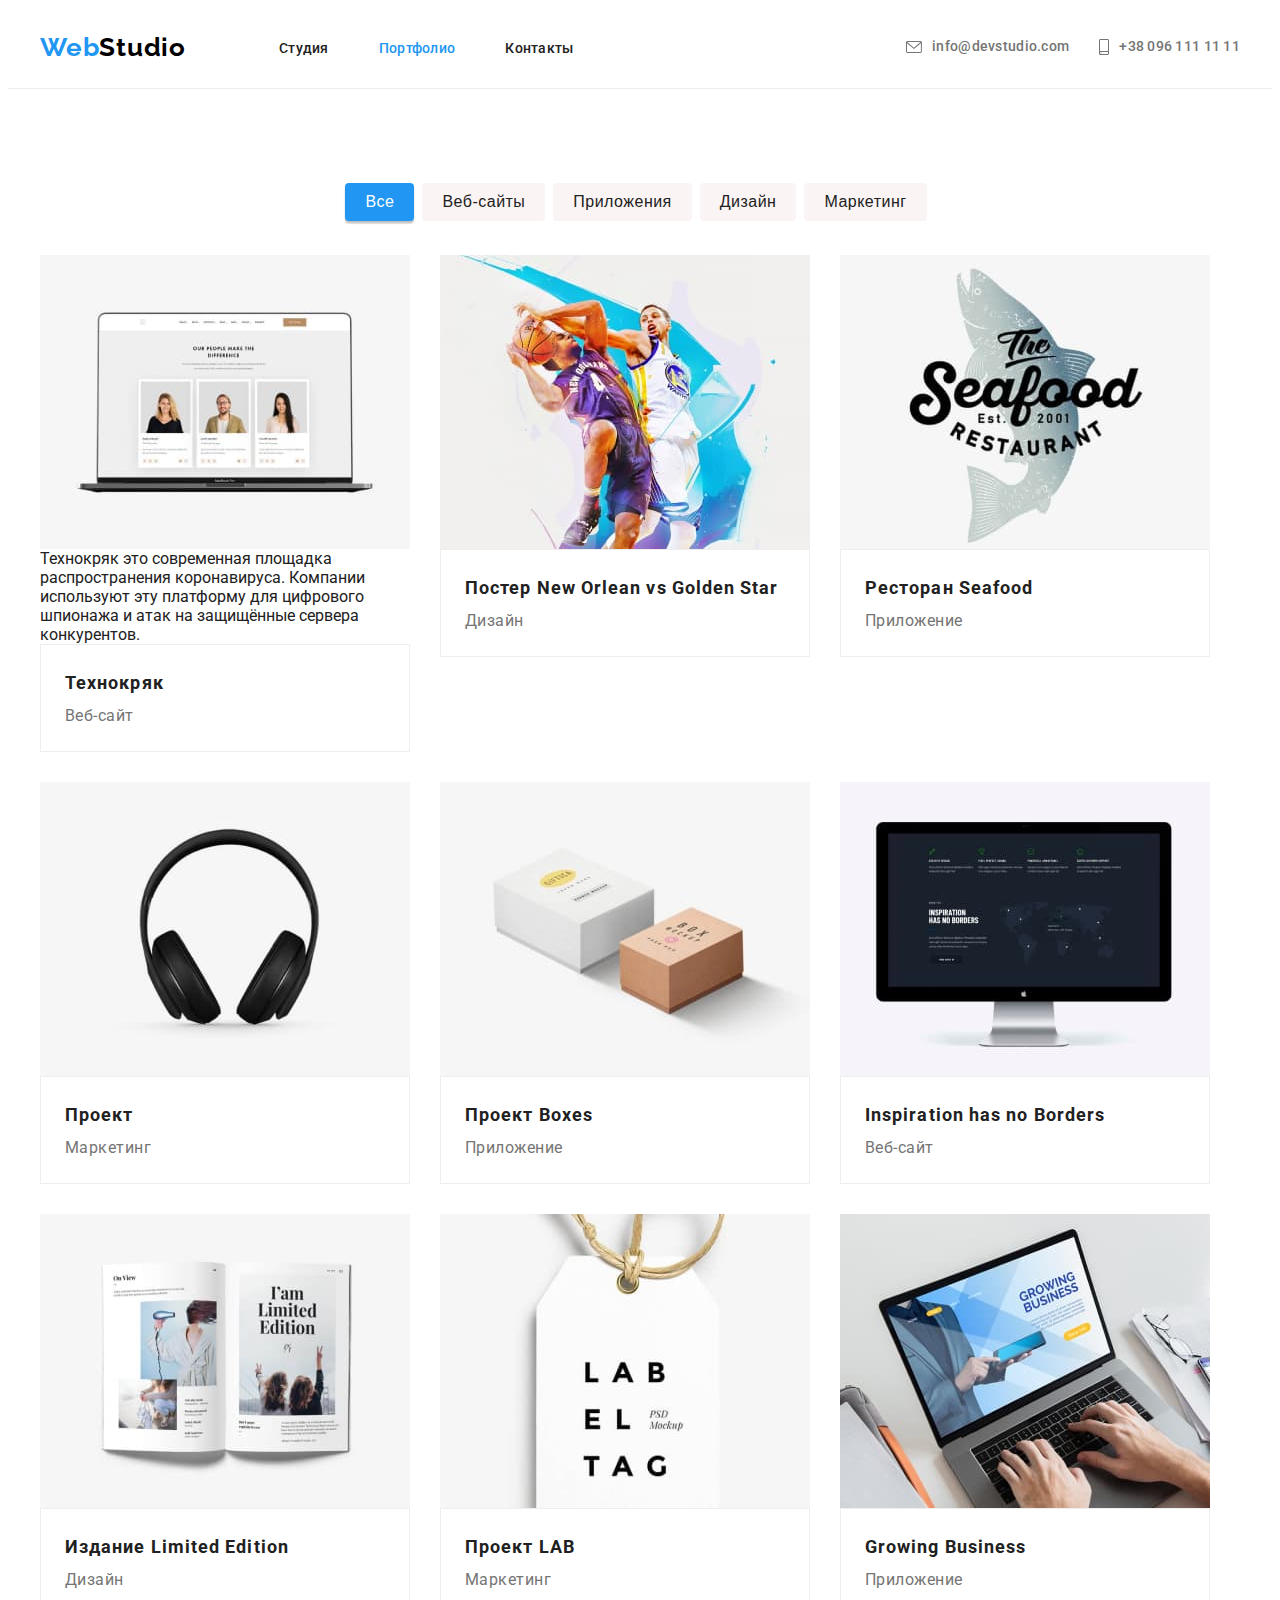
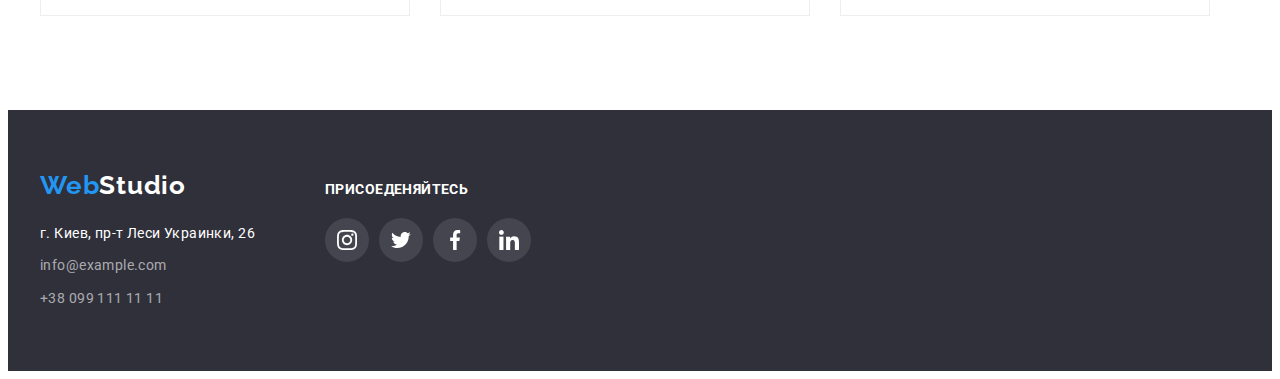
==== portfolio.html @ 5352d446 "1" ====
<!DOCTYPE html>
<html lang="ru">
  <head>
    <meta charset="UTF-8" />
    <meta http-equiv="X-UA-Compatible" content="IE=edge" />
    <meta name="viewport" content="width=device-width, initial-scale=1.0" />
    <title>Document</title>
    <link rel="preconnect" href="https://fonts.gstatic.com" />
    <link
      href="https://fonts.googleapis.com/css2?family=Raleway:wght@700&family=Roboto:wght@400;500;700;900&display=swap"
      rel="stylesheet"
    />
    <link
      rel="stylesheet"
      href="https://cdnjs.cloudflare.com/ajax/libs/modern-normalize/1.0.0/modern-normalize.min.css"
      integrity="sha512-ISS7cAi1PEhQ8jnbJpJZMd29NlhNj4AWYyLOSp2CE/CsHxTCu+r+t0D2yoJudVrd0/8fTVPUVDzY5Tvli75u/g=="
      crossorigin="anonymous"
    />
    <link rel="stylesheet" href="./css/styles.css" />
  </head>
  <body>
    <!-- Header section-->
    <header class="header">
      <div class="container hearder-container">
        <nav class="navigation">
          <a class="logo link" href="./index.html">Web<span class="logo-color">Studio</span></a>
          <ul class="menu list">
            <li class="menu-item">
              <a class="menu-link link" href="./index.html">Студия</a>
            </li>
            <li class="menu-item">
              <a class="menu-link link link-menu-color" href="./portfolio.html"> Портфолио </a>
            </li>
            <li class="menu-item">
              <a class="menu-link link" href="#">Контакты</a>
            </li>
          </ul>
        </nav>
        <ul class="contact-list list">
          <li class="contact-list-item">
            <a class="contact-link link" href="mailto:info@devstudio.com">
              <svg class="contact-mail-icon">
                <use href="./images/sprite.svg#icon-mail"></use>
              </svg>
              info@devstudio.com</a
            >
          </li>
          <li class="contact-list-item">
            <a class="contact-link link" href="tel:+380961111111">
              <svg class="contact-phone-icon">
                <use href="./images/sprite.svg#icon-phone"></use>
              </svg>
              +38 096 111 11 11</a
            >
          </li>
        </ul>
      </div>
    </header>
    <!-- Main section-->
    <main>
      <section class="section">
        <div class="container">
          <ul class="menu-button-list list">
            <li class="menu-button-list-item">
              <button type="button" autofocus class="menu-button">Все</button>
            </li>
            <li class="menu-button-list-item">
              <button type="button" class="menu-button">Веб-сайты</button>
            </li>
            <li class="menu-button-list-item">
              <button type="button" class="menu-button">Приложения</button>
            </li>
            <li class="menu-button-list-item">
              <button type="button" class="menu-button">Дизайн</button>
            </li>
            <li class="menu-button-list-item">
              <button type="button" class="menu-button">Маркетинг</button>
            </li>
          </ul>
          <ul class="list-web-design list">
            <li class="list-web-design-item">
              <img src="./images/portfolio/img.jpg" alt="" width="370" height="294" />
              <p>
                Технокряк это современная площадка распространения коронавируса. Компании используют
                эту платформу для цифрового шпионажа и атак на защищённые сервера конкурентов.
              </p>
              <div class="list-web-design-div">
                <h3 class="link-title-pf">Технокряк</h3>
                <p class="link-subtitle-pf">Веб-сайт</p>
              </div>
            </li>
            <li class="list-web-design-item">
              <img src="./images/portfolio/img-1.jpg" alt="" width="370" height="294" />
              <div class="list-web-design-div">
                <h3 class="link-title-pf">Постер New Orlean vs Golden Star</h3>
                <p class="link-subtitle-pf">Дизайн</p>
              </div>
            </li>
            <li class="list-web-design-item">
              <img src="./images/portfolio/img-2.jpg" alt="" width="370" height="294" />
              <div class="list-web-design-div">
                <h3 class="link-title-pf">Ресторан Seafood</h3>
                <p class="link-subtitle-pf">Приложение</p>
              </div>
            </li>
            <li class="list-web-design-item">
              <img src="./images/portfolio/img-3.jpg" alt="" width="370" height="294" />
              <div class="list-web-design-div">
                <h3 class="link-title-pf">Проект</h3>
                <p class="link-subtitle-pf">Маркетинг</p>
              </div>
            </li>
            <li class="list-web-design-item">
              <img src="./images/portfolio/img-4.jpg" alt="" width="370" height="294" />
              <div class="list-web-design-div">
                <h3 class="link-title-pf">Проект Boxes</h3>
                <p class="link-subtitle-pf">Приложение</p>
              </div>
            </li>
            <li class="list-web-design-item">
              <img src="./images/portfolio/img-5.jpg" alt="" width="370" height="294" />
              <div class="list-web-design-div">
                <h3 class="link-title-pf">Inspiration has no Borders</h3>
                <p class="link-subtitle-pf">Веб-сайт</p>
              </div>
            </li>
            <li class="list-web-design-item">
              <img src="./images/portfolio/img-6.jpg" alt="" width="370" height="294" />
              <div class="list-web-design-div">
                <h3 class="link-title-pf">Издание Limited Edition</h3>
                <p class="link-subtitle-pf">Дизайн</p>
              </div>
            </li>
            <li class="list-web-design-item">
              <img src="./images/portfolio/img-7.jpg" alt="" width="370" height="294" />
              <div class="list-web-design-div">
                <h3 class="link-title-pf">Проект LAB</h3>
                <p class="link-subtitle-pf">Маркетинг</p>
              </div>
            </li>
            <li class="list-web-design-item">
              <img src="./images/portfolio/img-8.jpg" alt="" width="370" height="294" />
              <div class="list-web-design-div">
                <h3 class="link-title-pf">Growing Business</h3>
                <p class="link-subtitle-pf">Приложение</p>
              </div>
            </li>
          </ul>
        </div>
      </section>
    </main>
    <!--Footer section-->
    <footer class="footer-section">
      <div class="footer-section-container container">
        <div class="footer-address-container">
          <a class="logo link list" href="index.html">Web<span class="logo-color2">Studio</span></a>
          <ul class="address-footer-list list">
            <li class="address-footer-item">
              <a
                class="address-google-link link"
                href="https://goo.gl/maps/9RANrHbjVhPCw5Ut9"
                target="_blank"
                rel="noopener noreferrer"
                >г. Киев, пр-т Леси Украинки, 26</a
              >
            </li>
            <li class="address-footer-item">
              <a class="address-footer-link link" href="mailto:info@example.com"
                >info@example.com</a
              >
            </li>
            <li class="address-footer-item">
              <a class="address-footer-link link" href="tel:+380991111111">+38 099 111 11 11</a>
            </li>
          </ul>
        </div>
        <div class="footer-social-container">
          <!-------------------------------Joinsection-->
          <h2 class="social-title">Присоеденяйтесь</h2>
          <ul class="social-list list">
            <li class="join-social-item">
              <a href="" class="social-link">
                <svg class="join-social-icon">
                  <use href="./images/sprite.svg#icon-instagram"></use>
                </svg>
              </a>
            </li>
            <li class="join-social-item">
              <a href="" class="social-link">
                <svg class="join-social-icon">
                  <use href="./images/sprite.svg#icon-twitter"></use>
                </svg>
              </a>
            </li>
            <li class="join-social-item">
              <a href="" class="social-link">
                <svg class="join-social-icon">
                  <use href="./images/sprite.svg#icon-facebook"></use>
                </svg>
              </a>
            </li>
            <li class="join-social-item">
              <a href="" class="social-link">
                <svg class="join-social-icon">
                  <use href="./images/sprite.svg#icon-linkedin"></use>
                </svg>
              </a>
            </li>
          </ul>
        </div>
      </div>
    </footer>
  </body>
</html>
---- css/styles.css ----
:root {
  --accent-color: #212121;
  --accent-color2: #2196f3;
  --accent-color3: #757575;
  --accent-color4: #ffffff;
  --hover-color: #2196f3;
  --title-color: #212121;
  --subtitle-color: #757575;
  --hero-button-color: #188ce8;
  --background-color: #faf4f4;
  --background-footer: #2f303a;
  --team-list-background-color: #ffffff;
  --svg-icon-color: #b8b0af;
  --border-web-color: #eeeeee;
  --border-bottom: #ececec;
}

h1,
h2,
h3,
h4,
h5,
h6,
p {
  margin-top: 0;
  margin-bottom: 0;
}

ul,
ul {
  margin-top: 0;
  margin-bottom: 0;
  padding-left: 0;
}

img {
  display: block;
}

.list {
  list-style: none;
}

.link {
  text-decoration: none;
}

body {
  font-family: 'Roboto', sans-serif;
  color: var(--accent-color);
}

.container {
  width: 1200px;
  padding-left: 15px;
  padding-right: 15px;
  margin: 0 auto;
}

.section {
  padding-top: 94px;
  padding-bottom: 94px;
}

/*----------------MASTERS-------------*/

/* Header Section */

.header {
  padding-top: 24px;
  padding-bottom: 25px;
  border-bottom: 1px solid #ececec;
}

.hearder-container {
  display: flex;
  align-items: center;
  justify-content: space-between;
}

.navigation {
  display: flex;
}

.logo {
  font-family: 'Raleway', sans-serif;
  font-weight: 700;
  font-size: 26px;
  line-height: 1.19;
  letter-spacing: 0.03em;
  color: #2196f3;
}

.menu {
  display: flex;
  align-items: center;
  margin-left: 93px;
}

.menu-item:not(:last-child) {
  margin-right: 50px;
}

.menu-link {
  font-weight: 500;
  font-size: 14px;
  line-height: 1.14;
  letter-spacing: 0.02em;
  color: var(--accent-color);
}

.menu-link:hover,
.menu-link:focus {
  color: var(--hover-color);
}

.contact-list {
  display: flex;
  align-items: center;
}

.contact-link {
  font-weight: 500;
  font-size: 14px;
  line-height: 1.14;
  letter-spacing: 0.02em;
  color: var(--accent-color3);
  display: flex;
  align-items: center;
}

.contact-link:hover,
.contact-link:focus {
  color: var(--hover-color);
}

.contact-mail-icon {
  width: 16px;
  height: 12px;
  margin-right: 10px;
  fill: #757575;
}

.contact-phone-icon {
  width: 10px;
  height: 16px;
  margin-left: 30px;
  margin-right: 10px;
  fill: #757575;
}

.contact-link:hover .contact-mail-icon,
.contact-link:focus .contact-mail-icon,
.contact-link:hover .contact-phone-icon,
.contact-link:focus .contact-phone-icon {
  fill: currentColor;
}

/* Header end*/

/* Hero section */

.hero-section {
  padding-top: 200px;
  padding-bottom: 200px;
  align-items: center;
  background-image: linear-gradient(rgba(47, 48, 58, 0.4), rgba(47, 48, 58, 0.4)),
    url(../images/hero/hero.jpg);
  background-size: cover;
  max-width: 1600px;
  margin: 0 auto;
}

.flex-hero-section {
  display: flex;
  flex-direction: column;
}

.hero-section-title {
  font-weight: 900;
  font-size: 44px;
  line-height: 1.36;
  text-align: center;
  letter-spacing: 0.06em;
  text-transform: uppercase;
  color: var(--accent-color4);
  margin-bottom: 30px;
}

.hero-section-button {
  width: 200px;
  height: 50px;
  border-radius: 4px;
  font-weight: 700;
  font-size: 16px;
  line-height: 1.87;
  letter-spacing: 0.06em;
  cursor: pointer;
  background-color: var(--hover-color);
  color: var(--accent-color4);
  border: none;
  align-self: center;
}

.hero-section-button:hover,
.hero-section-button:focus {
  background-color: #188ce8;
  color: var(--accent-color4);
}

/* Hero section end*/

/* Info section */

.info-setcion-list {
  display: flex;
  justify-content: space-between;
}

.info-section-svg-background {
  width: 270px;
  height: 120px;
  background-color: var(--background-color);
  margin-bottom: 30px;
}

.info-section-img {
  width: 70px;
  height: 70px;
  margin-left: 100px;
  margin-top: 25px;
}

.info-setion-title {
  font-size: 14px;
  line-height: 1.14;
  letter-spacing: 0.03em;
  text-transform: uppercase;
  color: var(--title-color);
  margin-bottom: 10px;
}

.info-section-subtitle {
  font-size: 14px;
  line-height: 1.71;
  letter-spacing: 0.03em;
  color: var(--subtitle-color);
  max-width: 270px;
}

/* Info section end */

/* About section */

.about-section {
  padding-bottom: 94px;
}

.heading2-title {
  font-size: 36px;
  line-height: 1.16;
  text-align: center;
  letter-spacing: 0.03em;
  color: var(--title-color);
  margin-bottom: 50px;
}

.about-section-list {
  display: flex;
  flex-wrap: wrap;
  justify-content: space-between;
}

/* About section end */

/*Team section */

.team-section {
  background: var(--background-color);
}

.team-list {
  display: flex;
  margin-left: -30px;
  margin-top: -30px;
  flex-wrap: wrap;
}

.team-list-item {
  flex-basis: calc((100% - 120px) / 4);
  margin-left: 30px;
  margin-top: 30px;
  box-shadow: 0px 1px 3px rgba(0, 0, 0, 0.12), 0px 1px 1px rgba(0, 0, 0, 0.14),
    0px 2px 1px rgba(0, 0, 0, 0.2);
  border-radius: 0px 0px 4px 4px;
  background-color: var(--team-list-background-color);
}

.team-section-title {
  font-weight: 500;
  font-size: 16px;
  line-height: 1.18;
  text-align: center;
  letter-spacing: 0.03em;
  color: var(--title-color);
  margin-top: 30px;
  margin-bottom: 10px;
}

.team-section-subtitle {
  font-size: 16px;
  line-height: 1.18;
  text-align: center;
  letter-spacing: 0.03em;
  color: var(--subtitle-color);
  margin-bottom: 30px;
}

.team-section-list {
  display: flex;
  justify-content: center;
  margin-bottom: 30px;
}

.team-section-list-item:not(:last-child) {
  margin-right: 10px;
}

.team-section-sociallink {
  display: flex;
  justify-content: center;
  align-items: center;
  width: 44px;
  height: 44px;
  border-radius: 50%;
}

.team-section-svg-item {
  width: 20px;
  height: 20px;
  fill: var(--svg-icon-color);
}

.team-section-sociallink:hover,
.team-section-sociallink:focus {
  background-color: var(--hover-color);
}

.team-section-sociallink:hover .team-section-svg-item,
.team-section-sociallink:focus .team-section-svg-item {
  fill: var(--accent-color4);
}

/*Team section end*/

/*Regular customers*/

.regular-list {
  display: flex;
  justify-content: space-between;
}

.regular-list-link {
  display: flex;
  justify-content: center;
  align-items: center;
  width: 170px;
  height: 92px;
  border: 1px solid var(--svg-icon-color);
  box-sizing: border-box;
  border-radius: 4px;
}

.regular-customers-icon {
  fill: var(--svg-icon-color);
  width: 107px;
  height: 60px;
}

.regular-list-link:hover,
.regular-list-link:focus {
  border: 1px solid var(--hover-color);
}

.regular-list-link:hover .regular-customers-icon,
.regular-list-link:focus .regular-customers-icon {
  fill: var(--hover-color);
}
/*Footer section */

.footer-section {
  display: flex;
  background-color: var(--background-footer);
  padding-top: 60px;
  padding-bottom: 60px;
  margin: 0 auto;
}

.address-footer-list {
  margin-top: 20px;
}

.address-footer-item {
  margin-top: 9px;
}

.address-google-link {
  font-style: normal;
  font-weight: normal;
  font-size: 14px;
  line-height: 24px;
  letter-spacing: 0.03em;
  color: var(--accent-color4);
}

.address-footer-link {
  font-style: normal;
  font-weight: 400;
  font-size: 14px;
  line-height: 1.71;
  letter-spacing: 0.03em;
  color: rgba(255, 255, 255, 0.6);
}

.address-footer-link:hover,
.address-footer-link:focus {
  color: var(--hover-color);
}

.address-google-link:hover,
.address-google-link:focus {
  color: var(--hover-color);
}

.footer-social-container {
  margin-left: 70px;
}

.social-title {
  font-weight: 700;
  font-size: 14px;
  line-height: 1.14;
  letter-spacing: 0.03em;
  text-transform: uppercase;
  color: var(--accent-color4);
  margin-bottom: 20px;
}

.social-list {
  display: flex;
}

.join-social-item:not(:last-child) {
  margin-right: 10px;
}

.social-link {
  display: flex;
  justify-content: center;
  align-items: center;
  width: 44px;
  height: 44px;
  border-radius: 50%;
  background-color: rgb(255, 2555, 255, 0.1);
}

.join-social-icon {
  width: 20px;
  height: 20px;
  fill: var(--accent-color4);
}

.social-link:hover,
.social-link:focus {
  background-color: var(--hover-color);
}

.footer-section-container {
  display: flex;
  align-items: baseline;
}

/*text-color*/

.link-menu-color {
  color: #2196f3;
}

.logo-color {
  color: #000000;
}

.logo-color2 {
  color: #ffffff;
}

.button-rgb {
  background-color: #2196f3;
  color: #ffffff;
}

/*------------PORTFOLIO SECTION--------*/

/*Button section*/

.menu-button-list {
  display: flex;
  justify-content: center;
  margin-bottom: 34px;
}

.menu-button-list-item {
  margin-right: 8px;
}

.menu-button {
  height: 38px;
  font-weight: 500;
  font-size: 16px;
  text-align: center;
  letter-spacing: 0.03em;
  color: var(--accent-color);
  cursor: pointer;
  border-radius: 4px;
  border: none;
  background-color: var(--background-color);
  padding: 0 20px 0 20px;
  outline: none;
}

.list-web-design {
  display: flex;
  flex-wrap: wrap;
  margin-top: -30px;
  margin-left: -30px;
}

.list-web-design-item {
  flex-basis: calc((100% - 90px) / 3);
  margin-top: 30px;
  margin-left: 30px;
  max-width: 370px;
}

.list-web-design-div {
  border: 1px solid var(--border-web-color);
  box-sizing: border-box;
  padding: 20px 24px;
}

.list-web-design-item:hover,
.list-web-design-item:focus {
  box-shadow: 0px 4px 4px rgba(0, 0, 0, 0.25);
}

.menu-button:hover,
.menu-button:focus {
  background-color: var(--hover-color);
  color: var(--accent-color4);
  box-shadow: 0px 3px 1px rgba(0, 0, 0, 0.1), 0px 1px 2px rgba(0, 0, 0, 0.08),
    0px 2px 2px rgba(0, 0, 0, 0.12);
}

/*Link section*/
.link-title-pf {
  font-weight: 700;
  font-size: 18px;
  line-height: 2;
  letter-spacing: 0.06em;
  color: var(--title-color);
}

.link-subtitle-pf {
  font-weight: 400;
  font-size: 16px;
  line-height: 1.88;
  letter-spacing: 0.03em;
  color: var(--subtitle-color);
}

/*------------------SVG SECTION------------------*/
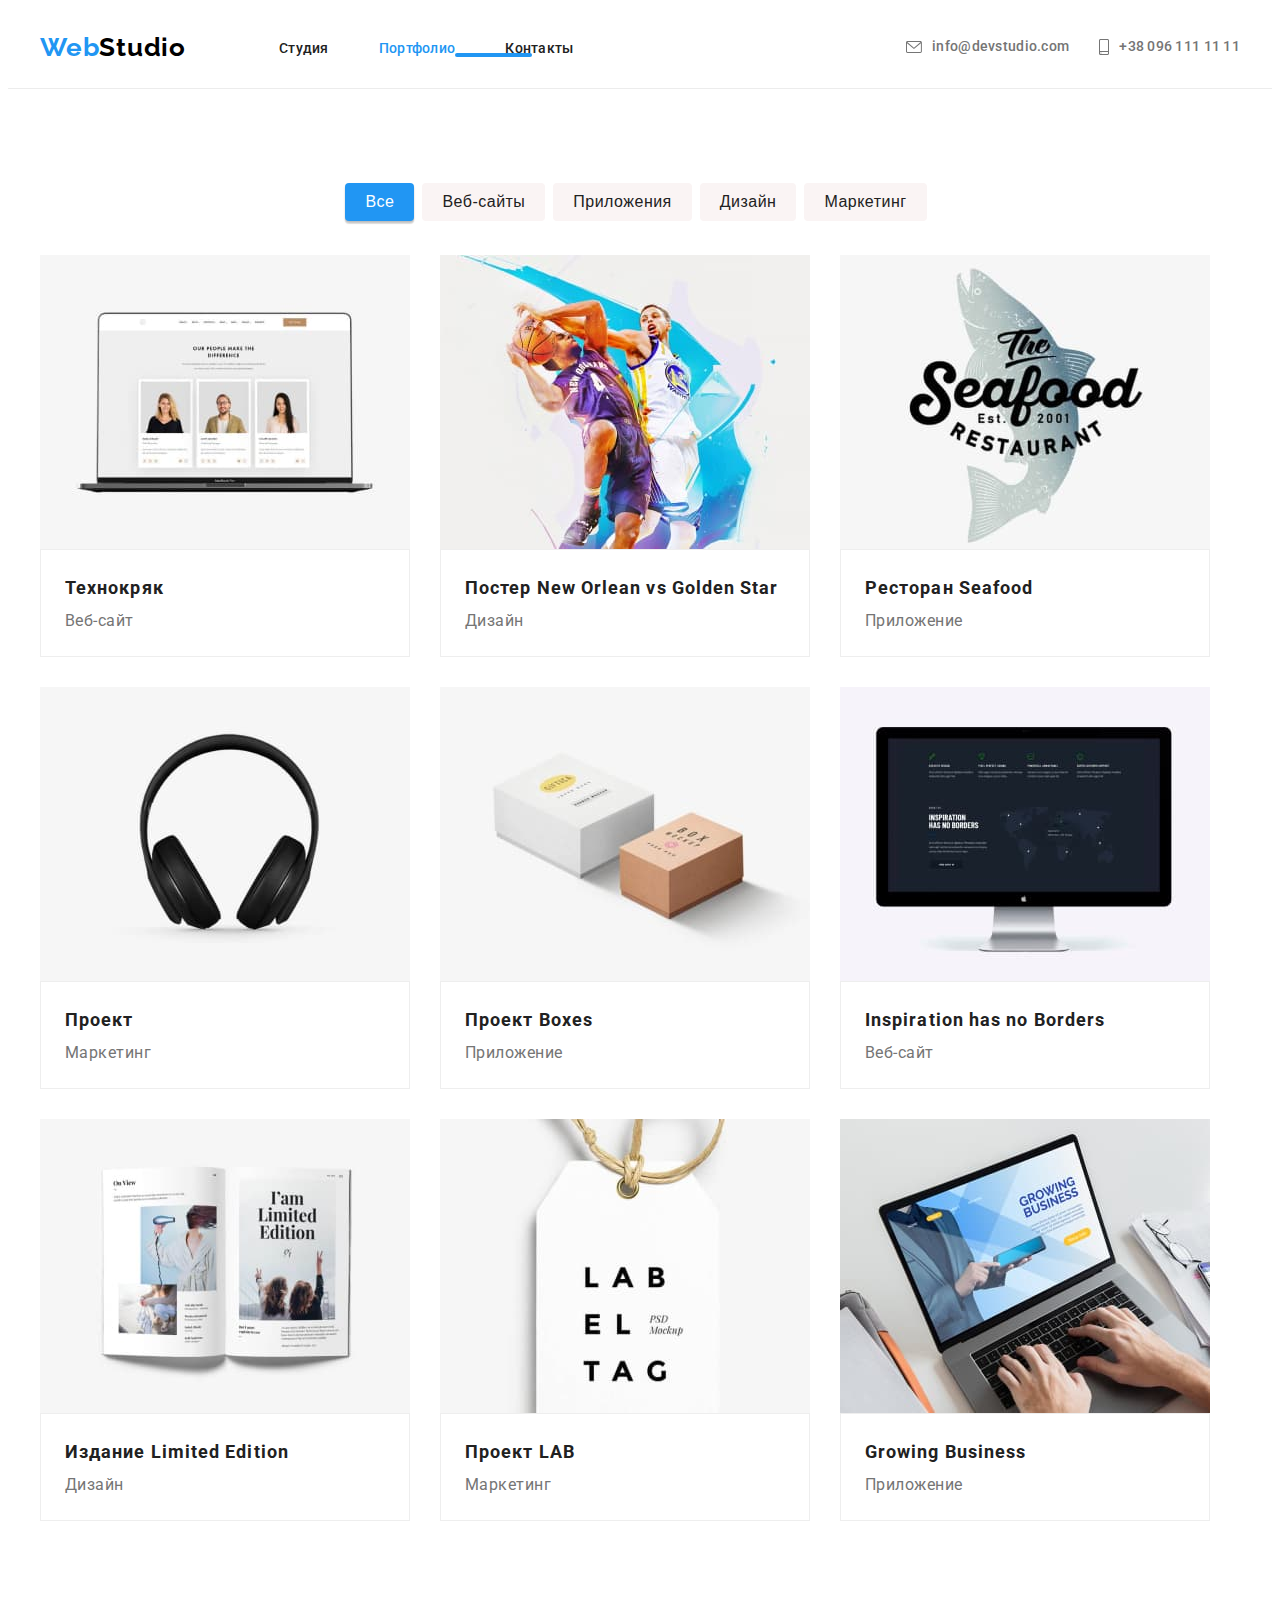
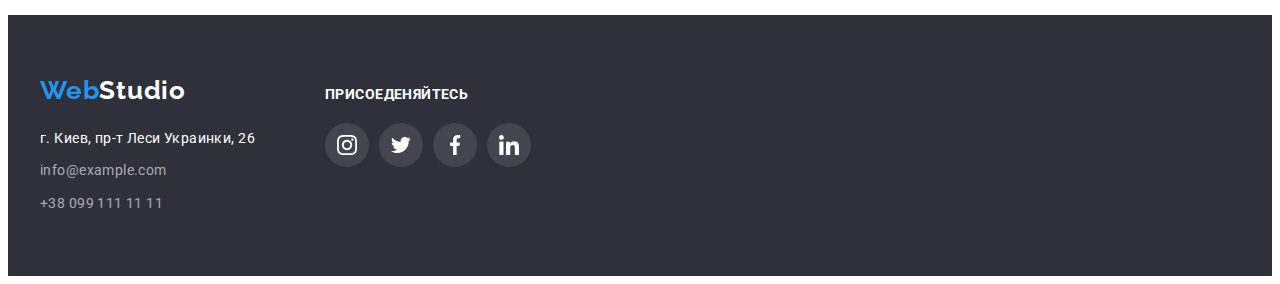
==== commit 984628d4: "backup" ====
--- a/portfolio.html
+++ b/portfolio.html
@@ -79,67 +79,158 @@
           </ul>
           <ul class="list-web-design list">
             <li class="list-web-design-item">
-              <img src="./images/portfolio/img.jpg" alt="" width="370" height="294" />
-              <p>
-                Технокряк это современная площадка распространения коронавируса. Компании используют
-                эту платформу для цифрового шпионажа и атак на защищённые сервера конкурентов.
-              </p>
+              <div class="list-web-container-wrapper">
+                <img src="./images/portfolio/img.jpg" alt="" width="370" height="294" />
+                <p class="list-web-design-overlay">
+                  Технокряк это современная площадка распространения коронавируса. Компании
+                  используют эту платформу для цифрового шпионажа и атак на защищённые сервера
+                  конкурентов.
+                </p>
+              </div>
               <div class="list-web-design-div">
                 <h3 class="link-title-pf">Технокряк</h3>
                 <p class="link-subtitle-pf">Веб-сайт</p>
               </div>
             </li>
             <li class="list-web-design-item">
-              <img src="./images/portfolio/img-1.jpg" alt="" width="370" height="294" />
+              <div class="list-web-container-wrapper">
+                <img src="./images/portfolio/img-1.jpg" alt="" width="370" height="294" />
+                <p class="list-web-design-overlay">
+                  Lorem ipsum dolor sit amet, consectetur adipiscing elit, sed do eiusmod tempor
+                  incididunt ut labore et dolore magna aliqua. Ut enim ad minim veniam, quis nostrud
+                  exercitation ullamco laboris nisi ut aliquip ex ea commodo consequat. Duis aute
+                  irure dolor in reprehenderit in voluptate velit esse cillum dolore eu fugiat nulla
+                  pariatur. Excepteur sint occaecat cupidatat non proident, sunt in culpa qui
+                  officia deserunt mollit anim id est laborum.
+                </p>
+              </div>
+
               <div class="list-web-design-div">
                 <h3 class="link-title-pf">Постер New Orlean vs Golden Star</h3>
                 <p class="link-subtitle-pf">Дизайн</p>
               </div>
             </li>
             <li class="list-web-design-item">
-              <img src="./images/portfolio/img-2.jpg" alt="" width="370" height="294" />
+              <div class="list-web-container-wrapper">
+                <img src="./images/portfolio/img-2.jpg" alt="" width="370" height="294" />
+                <p class="list-web-design-overlay">
+                  Lorem ipsum dolor sit amet, consectetur adipiscing elit, sed do eiusmod tempor
+                  incididunt ut labore et dolore magna aliqua. Ut enim ad minim veniam, quis nostrud
+                  exercitation ullamco laboris nisi ut aliquip ex ea commodo consequat. Duis aute
+                  irure dolor in reprehenderit in voluptate velit esse cillum dolore eu fugiat nulla
+                  pariatur. Excepteur sint occaecat cupidatat non proident, sunt in culpa qui
+                  officia deserunt mollit anim id est laborum.
+                </p>
+              </div>
+
               <div class="list-web-design-div">
                 <h3 class="link-title-pf">Ресторан Seafood</h3>
                 <p class="link-subtitle-pf">Приложение</p>
               </div>
             </li>
             <li class="list-web-design-item">
-              <img src="./images/portfolio/img-3.jpg" alt="" width="370" height="294" />
+              <div class="list-web-container-wrapper">
+                <img src="./images/portfolio/img-3.jpg" alt="" width="370" height="294" />
+                <p class="list-web-design-overlay">
+                  Lorem ipsum dolor sit amet, consectetur adipiscing elit, sed do eiusmod tempor
+                  incididunt ut labore et dolore magna aliqua. Ut enim ad minim veniam, quis nostrud
+                  exercitation ullamco laboris nisi ut aliquip ex ea commodo consequat. Duis aute
+                  irure dolor in reprehenderit in voluptate velit esse cillum dolore eu fugiat nulla
+                  pariatur. Excepteur sint occaecat cupidatat non proident, sunt in culpa qui
+                  officia deserunt mollit anim id est laborum.
+                </p>
+              </div>
+
               <div class="list-web-design-div">
                 <h3 class="link-title-pf">Проект</h3>
                 <p class="link-subtitle-pf">Маркетинг</p>
               </div>
             </li>
             <li class="list-web-design-item">
-              <img src="./images/portfolio/img-4.jpg" alt="" width="370" height="294" />
+              <div class="list-web-container-wrapper">
+                <img src="./images/portfolio/img-4.jpg" alt="" width="370" height="294" />
+                <p class="list-web-design-overlay">
+                  Lorem ipsum dolor sit amet, consectetur adipiscing elit, sed do eiusmod tempor
+                  incididunt ut labore et dolore magna aliqua. Ut enim ad minim veniam, quis nostrud
+                  exercitation ullamco laboris nisi ut aliquip ex ea commodo consequat. Duis aute
+                  irure dolor in reprehenderit in voluptate velit esse cillum dolore eu fugiat nulla
+                  pariatur. Excepteur sint occaecat cupidatat non proident, sunt in culpa qui
+                  officia deserunt mollit anim id est laborum.
+                </p>
+              </div>
+
               <div class="list-web-design-div">
                 <h3 class="link-title-pf">Проект Boxes</h3>
                 <p class="link-subtitle-pf">Приложение</p>
               </div>
             </li>
             <li class="list-web-design-item">
-              <img src="./images/portfolio/img-5.jpg" alt="" width="370" height="294" />
+              <div class="list-web-container-wrapper">
+                <img src="./images/portfolio/img-5.jpg" alt="" width="370" height="294" />
+                <p class="list-web-design-overlay">
+                  Lorem ipsum dolor sit amet, consectetur adipiscing elit, sed do eiusmod tempor
+                  incididunt ut labore et dolore magna aliqua. Ut enim ad minim veniam, quis nostrud
+                  exercitation ullamco laboris nisi ut aliquip ex ea commodo consequat. Duis aute
+                  irure dolor in reprehenderit in voluptate velit esse cillum dolore eu fugiat nulla
+                  pariatur. Excepteur sint occaecat cupidatat non proident, sunt in culpa qui
+                  officia deserunt mollit anim id est laborum.
+                </p>
+              </div>
+
               <div class="list-web-design-div">
                 <h3 class="link-title-pf">Inspiration has no Borders</h3>
                 <p class="link-subtitle-pf">Веб-сайт</p>
               </div>
             </li>
             <li class="list-web-design-item">
-              <img src="./images/portfolio/img-6.jpg" alt="" width="370" height="294" />
+              <div class="list-web-container-wrapper">
+                <img src="./images/portfolio/img-6.jpg" alt="" width="370" height="294" />
+                <p class="list-web-design-overlay">
+                  Lorem ipsum dolor sit amet, consectetur adipiscing elit, sed do eiusmod tempor
+                  incididunt ut labore et dolore magna aliqua. Ut enim ad minim veniam, quis nostrud
+                  exercitation ullamco laboris nisi ut aliquip ex ea commodo consequat. Duis aute
+                  irure dolor in reprehenderit in voluptate velit esse cillum dolore eu fugiat nulla
+                  pariatur. Excepteur sint occaecat cupidatat non proident, sunt in culpa qui
+                  officia deserunt mollit anim id est laborum.
+                </p>
+              </div>
+
               <div class="list-web-design-div">
                 <h3 class="link-title-pf">Издание Limited Edition</h3>
                 <p class="link-subtitle-pf">Дизайн</p>
               </div>
             </li>
             <li class="list-web-design-item">
-              <img src="./images/portfolio/img-7.jpg" alt="" width="370" height="294" />
+              <div class="list-web-container-wrapper">
+                <img src="./images/portfolio/img-7.jpg" alt="" width="370" height="294" />
+                <p class="list-web-design-overlay">
+                  Lorem ipsum dolor sit amet, consectetur adipiscing elit, sed do eiusmod tempor
+                  incididunt ut labore et dolore magna aliqua. Ut enim ad minim veniam, quis nostrud
+                  exercitation ullamco laboris nisi ut aliquip ex ea commodo consequat. Duis aute
+                  irure dolor in reprehenderit in voluptate velit esse cillum dolore eu fugiat nulla
+                  pariatur. Excepteur sint occaecat cupidatat non proident, sunt in culpa qui
+                  officia deserunt mollit anim id est laborum.
+                </p>
+              </div>
+
               <div class="list-web-design-div">
                 <h3 class="link-title-pf">Проект LAB</h3>
                 <p class="link-subtitle-pf">Маркетинг</p>
               </div>
             </li>
             <li class="list-web-design-item">
-              <img src="./images/portfolio/img-8.jpg" alt="" width="370" height="294" />
+              <div class="list-web-container-wrapper">
+                <img src="./images/portfolio/img-8.jpg" alt="" width="370" height="294" />
+                <p class="list-web-design-overlay">
+                  Lorem ipsum dolor sit amet, consectetur adipiscing elit, sed do eiusmod tempor
+                  incididunt ut labore et dolore magna aliqua. Ut enim ad minim veniam, quis nostrud
+                  exercitation ullamco laboris nisi ut aliquip ex ea commodo consequat. Duis aute
+                  irure dolor in reprehenderit in voluptate velit esse cillum dolore eu fugiat nulla
+                  pariatur. Excepteur sint occaecat cupidatat non proident, sunt in culpa qui
+                  officia deserunt mollit anim id est laborum.
+                </p>
+              </div>
+
               <div class="list-web-design-div">
                 <h3 class="link-title-pf">Growing Business</h3>
                 <p class="link-subtitle-pf">Приложение</p>
--- a/css/styles.css
+++ b/css/styles.css
@@ -107,6 +107,7 @@
   line-height: 1.14;
   letter-spacing: 0.02em;
   color: var(--accent-color);
+  transition: color 250ms cubic-bezier(0.4, 0, 0.2, 1);
 }
 
 .menu-link:hover,
@@ -127,6 +128,7 @@
   color: var(--accent-color3);
   display: flex;
   align-items: center;
+  transition: color 250ms cubic-bezier(0.4, 0, 0.2, 1);
 }
 
 .contact-link:hover,
@@ -139,6 +141,7 @@
   height: 12px;
   margin-right: 10px;
   fill: #757575;
+  transition: fill 250ms cubic-bezier(0.4, 0, 0.2, 1);
 }
 
 .contact-phone-icon {
@@ -147,6 +150,7 @@
   margin-left: 30px;
   margin-right: 10px;
   fill: #757575;
+  transition: fill 250ms cubic-bezier(0.4, 0, 0.2, 1);
 }
 
 .contact-link:hover .contact-mail-icon,
@@ -200,6 +204,7 @@
   color: var(--accent-color4);
   border: none;
   align-self: center;
+  transition: background-color 250ms cubic-bezier(0.4, 0, 0.2, 1);
 }
 
 .hero-section-button:hover,
@@ -269,6 +274,27 @@
   display: flex;
   flex-wrap: wrap;
   justify-content: space-between;
+}
+
+.about-section-wrapper {
+  position: relative;
+  display: flex;
+  align-items: flex-end;
+}
+
+.about-section-subtitle {
+  position: absolute;
+  width: 370px;
+  height: 70px;
+  padding: 27px 0 27px 0;
+  font-weight: 700;
+  font-size: 14px;
+  line-height: 16px;
+  text-align: center;
+  letter-spacing: 0.03em;
+  text-transform: uppercase;
+  background-color: rgb(47, 48, 58, 0.8);
+  color: #ffffff;
 }
 
 /* About section end */
@@ -333,6 +359,7 @@
   width: 44px;
   height: 44px;
   border-radius: 50%;
+  transition: background-color 250ms cubic-bezier(0.4, 0, 0.2, 1);
 }
 
 .team-section-svg-item {
@@ -369,12 +396,14 @@
   border: 1px solid var(--svg-icon-color);
   box-sizing: border-box;
   border-radius: 4px;
+  transition: border 250ms cubic-bezier(0.4, 0, 0.2, 1);
 }
 
 .regular-customers-icon {
   fill: var(--svg-icon-color);
   width: 107px;
   height: 60px;
+  transition: fill 250ms cubic-bezier(0.4, 0, 0.2, 1);
 }
 
 .regular-list-link:hover,
@@ -411,6 +440,7 @@
   line-height: 24px;
   letter-spacing: 0.03em;
   color: var(--accent-color4);
+  transition: color 250ms cubic-bezier(0.4, 0, 0.2, 1);
 }
 
 .address-footer-link {
@@ -420,6 +450,7 @@
   line-height: 1.71;
   letter-spacing: 0.03em;
   color: rgba(255, 255, 255, 0.6);
+  transition: color 250ms cubic-bezier(0.4, 0, 0.2, 1);
 }
 
 .address-footer-link:hover,
@@ -462,6 +493,7 @@
   height: 44px;
   border-radius: 50%;
   background-color: rgb(255, 2555, 255, 0.1);
+  transition: background-color 250ms cubic-bezier(0.4, 0, 0.2, 1);
 }
 
 .join-social-icon {
@@ -484,6 +516,17 @@
 
 .link-menu-color {
   color: #2196f3;
+  position: relative;
+}
+
+.link-menu-color::after {
+  position: absolute;
+  content: '';
+  width: 100%;
+  height: 4px;
+  bottom: -1px;
+  background: #2196f3;
+  border-radius: 2px;
 }
 
 .logo-color {
@@ -526,6 +569,7 @@
   background-color: var(--background-color);
   padding: 0 20px 0 20px;
   outline: none;
+  transition: background-color 250ms cubic-bezier(0.4, 0, 0.2, 1);
 }
 
 .list-web-design {
@@ -540,6 +584,33 @@
   margin-top: 30px;
   margin-left: 30px;
   max-width: 370px;
+}
+
+.list-web-container-wrapper {
+  position: relative;
+  overflow: hidden;
+}
+
+.list-web-design-overlay {
+  font-size: 18px;
+  line-height: 1.55;
+  letter-spacing: 0.03em;
+  position: absolute;
+  top: 0;
+  left: 0;
+  width: 100%;
+  height: 100%;
+  padding: 63px 24px 0 24px;
+  color: #ffffff;
+  background-color: rgb(33, 150, 243, 0.9);
+  overflow: auto;
+  transform: translateY(100%);
+  transition: transform 250ms cubic-bezier(0.4, 0, 0.2, 1);
+}
+
+.list-web-design-item:hover .list-web-design-overlay,
+.list-web-design-item:focus .list-web-design-overlay {
+  transform: translateY(0%);
 }
 
 .list-web-design-div {
@@ -579,3 +650,23 @@
 }
 
 /*------------------SVG SECTION------------------*/
+
+/*------------------Modal window*----------------------*/
+/*
+.backdrop {
+  position: fixed;
+  top: 0;
+  left: 0;
+  width: 100%;
+  height: 100%;
+  background-color: rgb(0, 0, 0, 0.5);
+  z-index: 100;
+}
+
+.modal {
+  position: fixed;
+  width: 528px;
+  height: 580px;
+  background-color: blanchedalmond;
+}
+*/
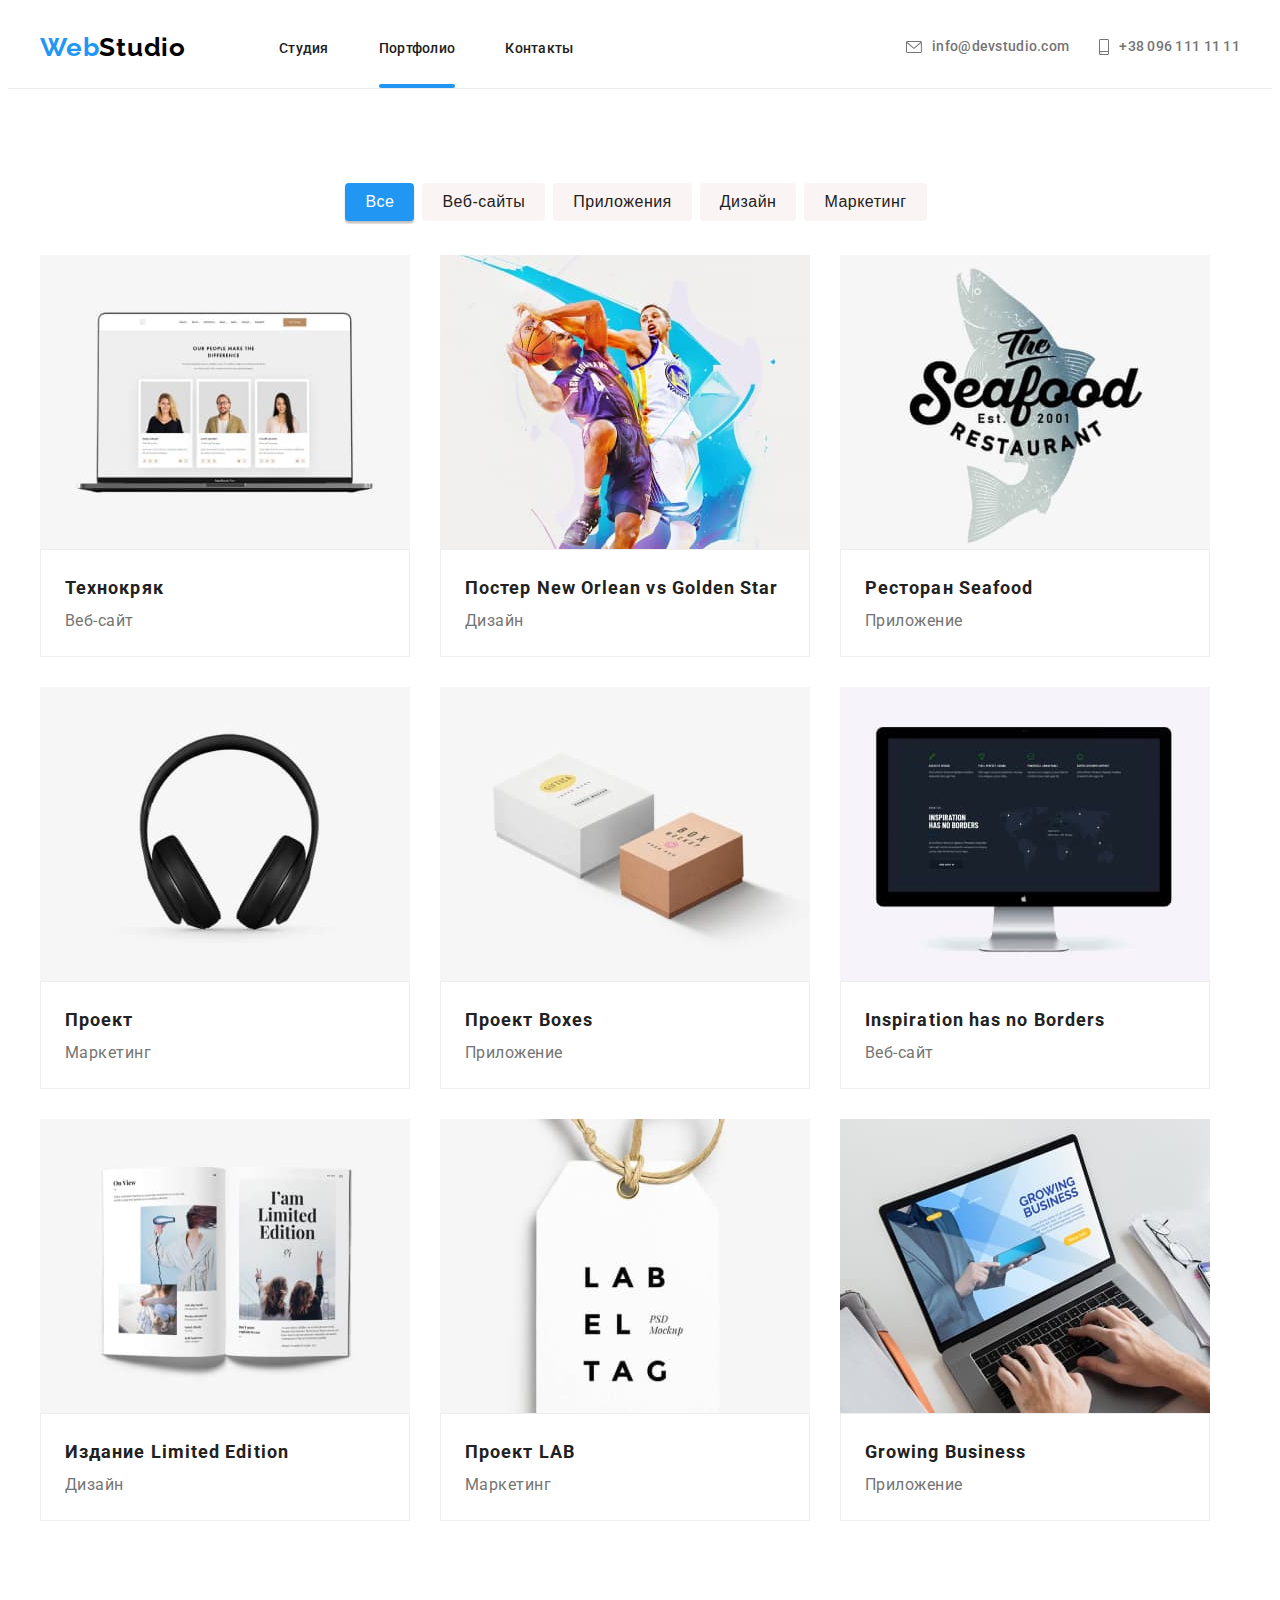
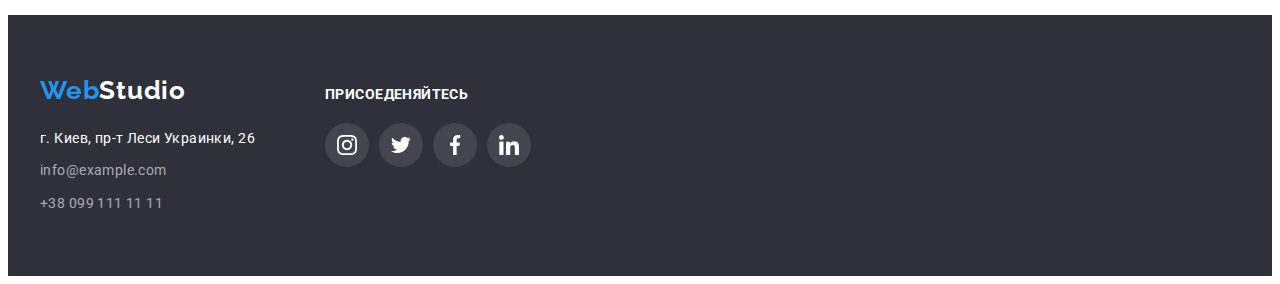
==== commit 5dd3265d: "1" ====
--- a/portfolio.html
+++ b/portfolio.html
@@ -29,7 +29,7 @@
               <a class="menu-link link" href="./index.html">Студия</a>
             </li>
             <li class="menu-item">
-              <a class="menu-link link link-menu-color" href="./portfolio.html"> Портфолио </a>
+              <a class="menu-link link current" href="./portfolio.html"> Портфолио </a>
             </li>
             <li class="menu-item">
               <a class="menu-link link" href="#">Контакты</a>
--- a/css/styles.css
+++ b/css/styles.css
@@ -13,6 +13,7 @@
   --svg-icon-color: #b8b0af;
   --border-web-color: #eeeeee;
   --border-bottom: #ececec;
+  --modal-bck-color: #ffffff;
 }
 
 h1,
@@ -108,6 +109,8 @@
   letter-spacing: 0.02em;
   color: var(--accent-color);
   transition: color 250ms cubic-bezier(0.4, 0, 0.2, 1);
+  padding-top: 32px;
+  padding-bottom: 32px;
 }
 
 .menu-link:hover,
@@ -294,7 +297,7 @@
   letter-spacing: 0.03em;
   text-transform: uppercase;
   background-color: rgb(47, 48, 58, 0.8);
-  color: #ffffff;
+  color: var(--accent-color4);
 }
 
 /* About section end */
@@ -514,17 +517,18 @@
 
 /*text-color*/
 
-.link-menu-color {
-  color: #2196f3;
+.current {
   position: relative;
 }
 
-.link-menu-color::after {
+.current::after {
   position: absolute;
+  display: block;
   content: '';
+  left: 0;
+  bottom: 0;
   width: 100%;
   height: 4px;
-  bottom: -1px;
   background: #2196f3;
   border-radius: 2px;
 }
@@ -601,7 +605,7 @@
   width: 100%;
   height: 100%;
   padding: 63px 24px 0 24px;
-  color: #ffffff;
+  color: var(--accent-color4);
   background-color: rgb(33, 150, 243, 0.9);
   overflow: auto;
   transform: translateY(100%);
@@ -652,7 +656,7 @@
 /*------------------SVG SECTION------------------*/
 
 /*------------------Modal window*----------------------*/
-/*
+
 .backdrop {
   position: fixed;
   top: 0;
@@ -661,12 +665,35 @@
   height: 100%;
   background-color: rgb(0, 0, 0, 0.5);
   z-index: 100;
+  transition: opacity 250ms linear, visibility 250ms linear;
+}
+
+.is-hidden {
+  opacity: 0;
+  visibility: hidden;
+  pointer-events: none;
 }
 
 .modal {
   position: fixed;
+  top: 50%;
+  left: 50%;
+  transform: translate(-50%, -50%);
   width: 528px;
   height: 580px;
-  background-color: blanchedalmond;
-}
-*/
+  background-color: var(--modal-bck-color);
+}
+
+.modal-close-btn {
+  position: absolute;
+  top: 8px;
+  right: 8px;
+  width: 18px;
+  height: 18px;
+  background-color: transparent;
+  border: 1px solid rgba(0, 0, 0, 0.1);
+  box-sizing: border-box;
+  border-radius: 50%;
+  padding: 0;
+  cursor: pointer;
+}
